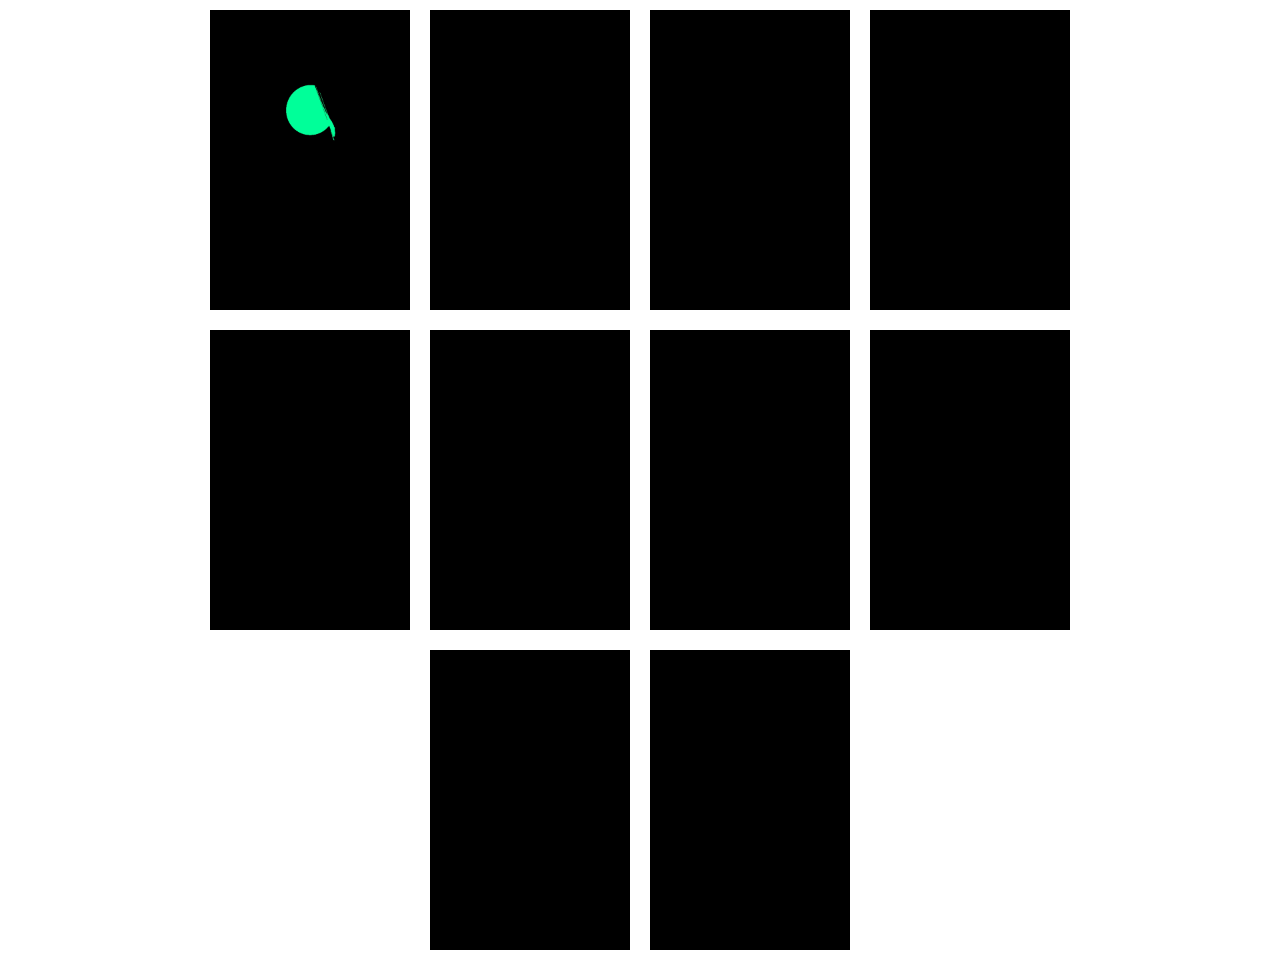
==== src/html/index.html @ 9302ebcb "compass" ====
<!DOCTYPE html>
<html lang="en">
<head>
	<meta charset="UTF-8">
	<title>MoeGirls-Board!</title>
	<link rel="stylesheet" href="../stylesheets/index.css">
</head>
<body>
	<div class="main-content">
		<div class="girl-block">
			<img src="../image/loading.gif" alt="">
			<div class="text"></div>
		</div>
		<div class="girl-block"></div>
		<div class="girl-block"></div>
		<div class="girl-block"></div>
		<div class="girl-block"></div>
		<div class="girl-block"></div>
		<div class="girl-block"></div>
		<div class="girl-block"></div>
		<div class="girl-block"></div>
		<div class="girl-block"></div>
	</div>
</body>
</html>
---- src/stylesheets/index.css ----
html, body, div, span, applet, object, iframe, h1, h2, h3, h4, h5, h6, p, blockquote, pre, a, abbr, acronym, address, big, cite, code, del, dfn, em, img, ins, kbd, q, s, samp, small, strike, strong, sub, sup, tt, var, b, u, i, center, dl, dt, dd, ol, ul, li, fieldset, form, label, legend, table, caption, tbody, tfoot, thead, tr, th, td, article, aside, canvas, details, embed, figure, figcaption, footer, header, hgroup, menu, nav, output, ruby, section, summary, time, mark, audio, video {
  margin: 0;
  padding: 0;
  border: 0;
  font: inherit;
  font-size: 100%;
  vertical-align: baseline; }

html {
  line-height: 1; }

ol, ul {
  list-style: none; }

table {
  border-collapse: collapse;
  border-spacing: 0; }

caption, th, td {
  text-align: left;
  font-weight: normal;
  vertical-align: middle; }

q, blockquote {
  quotes: none; }
q:before, q:after, blockquote:before, blockquote:after {
  content: "";
  content: none; }

a img {
  border: none; }

article, aside, details, figcaption, figure, footer, header, hgroup, main, menu, nav, section, summary {
  display: block; }

* {
  -webkit-box-sizing: border-box;
  -moz-box-sizing: border-box;
  box-sizing: border-box;
  font-family: inherit;
  margin: 0; }

.main-content {
  display: -webkit-flex;
  display: flex;
  -webkit-flex-wrap: wrap;
  flex-wrap: wrap;
  -webkit-flex-direction: row;
  flex-direction: row;
  -webkit-justify-content: center;
  justify-content: center;
  -webkit-align-content: flex-start;
  align-content: flex-start;
  width: 980px;
  height: 980px;
  margin: auto; }
.main-content .girl-block {
  width: 200px;
  height: 300px;
  background-color: black;
  margin: 10px;
  overflow: hidden; }
.main-content .girl-block img {
  max-width: 100%; }
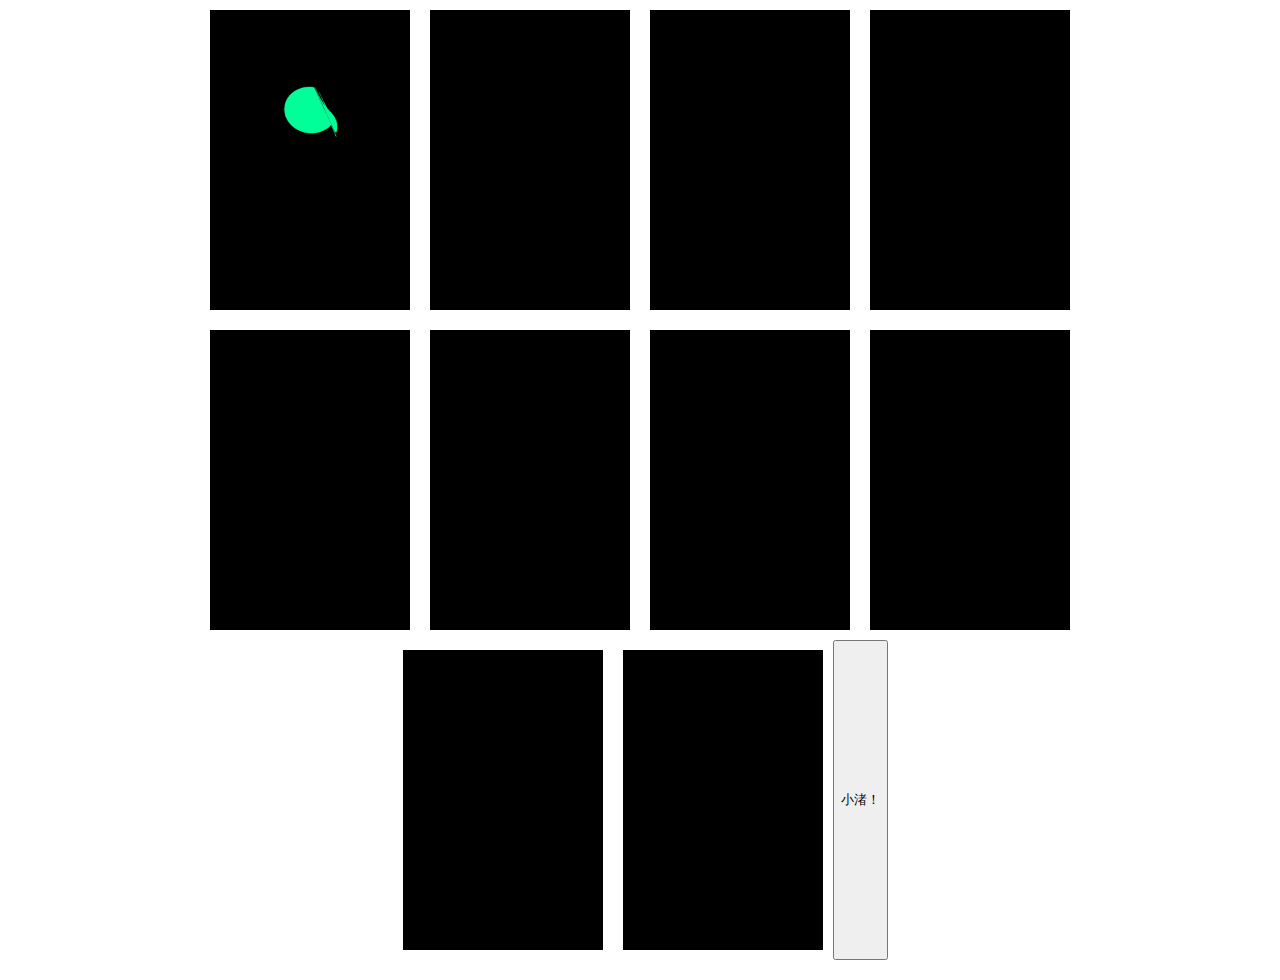
==== commit 55d8bde4: "getimage.js" ====
--- a/src/html/index.html
+++ b/src/html/index.html
@@ -4,11 +4,12 @@
 	<meta charset="UTF-8">
 	<title>MoeGirls-Board!</title>
 	<link rel="stylesheet" href="../stylesheets/index.css">
+	<script src="../js/getimage.js"></script>
 </head>
 <body>
 	<div class="main-content">
 		<div class="girl-block">
-			<img src="../image/loading.gif" alt="">
+			<img id="test" src="../image/loading.gif" alt="">
 			<div class="text"></div>
 		</div>
 		<div class="girl-block"></div>
@@ -20,6 +21,7 @@
 		<div class="girl-block"></div>
 		<div class="girl-block"></div>
 		<div class="girl-block"></div>
+		<button type="button" onclick="sendGet('古河渚')">小渚！</button>
 	</div>
 </body>
 </html>
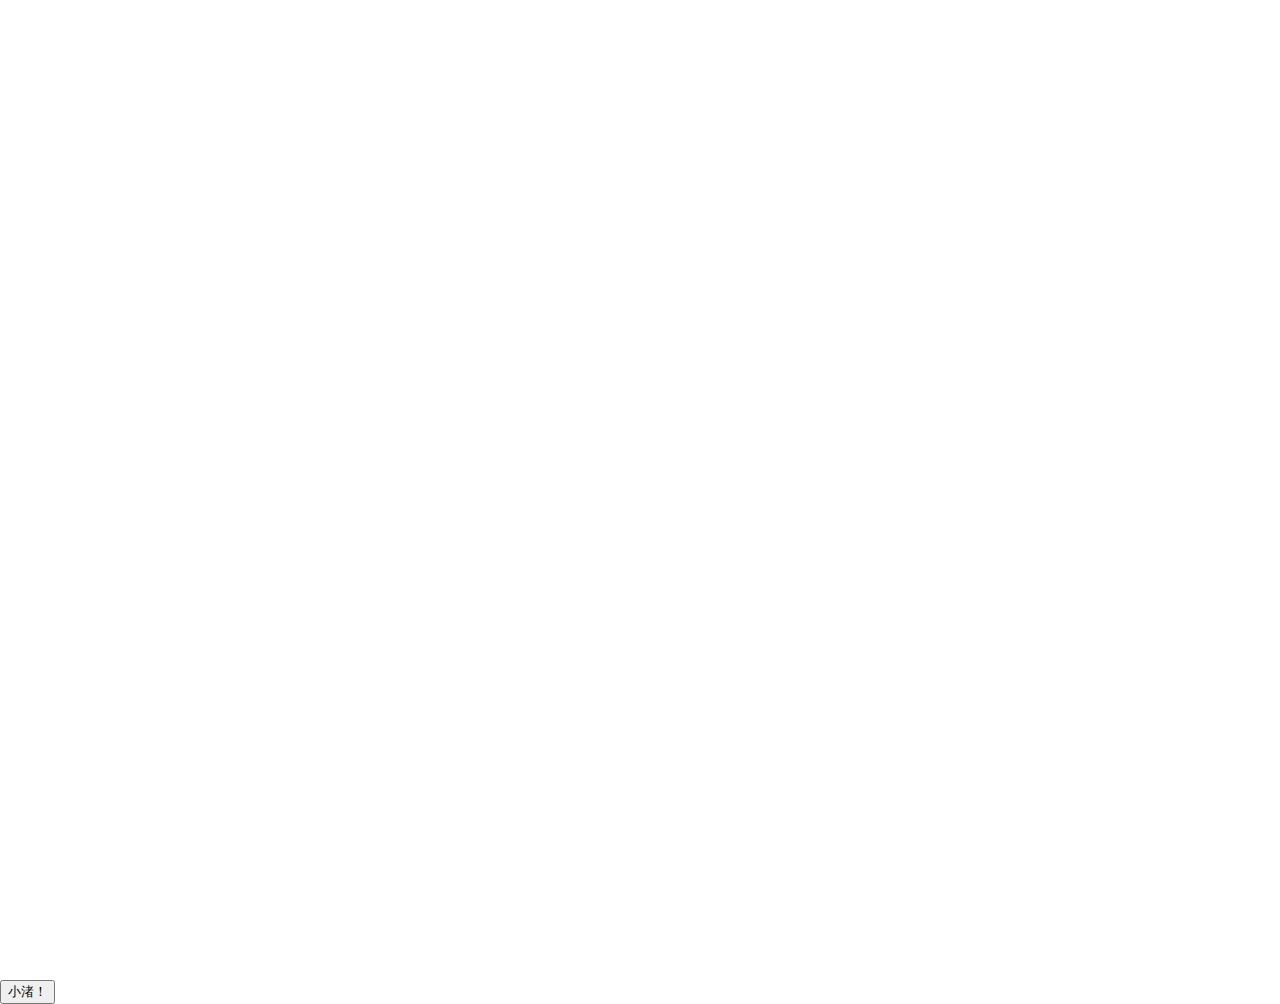
==== commit 6874b3fe: "json" ====
--- a/src/html/index.html
+++ b/src/html/index.html
@@ -4,24 +4,12 @@
 	<meta charset="UTF-8">
 	<title>MoeGirls-Board!</title>
 	<link rel="stylesheet" href="../stylesheets/index.css">
+	<script src="../js/jquery.js"></script>
 	<script src="../js/getimage.js"></script>
 </head>
 <body>
 	<div class="main-content">
-		<div class="girl-block">
-			<img id="test" src="../image/loading.gif" alt="">
-			<div class="text"></div>
-		</div>
-		<div class="girl-block"></div>
-		<div class="girl-block"></div>
-		<div class="girl-block"></div>
-		<div class="girl-block"></div>
-		<div class="girl-block"></div>
-		<div class="girl-block"></div>
-		<div class="girl-block"></div>
-		<div class="girl-block"></div>
-		<div class="girl-block"></div>
-		<button type="button" onclick="sendGet('古河渚')">小渚！</button>
 	</div>
+	<button type="button" onclick="getImage()">小渚！</button>
 </body>
 </html>
--- a/src/stylesheets/index.css
+++ b/src/stylesheets/index.css
@@ -45,20 +45,18 @@
   display: flex;
   -webkit-flex-wrap: wrap;
   flex-wrap: wrap;
-  -webkit-flex-direction: row;
-  flex-direction: row;
+  -webkit-flex-direction: column;
+  flex-direction: column;
   -webkit-justify-content: center;
   justify-content: center;
   -webkit-align-content: flex-start;
   align-content: flex-start;
-  width: 980px;
   height: 980px;
   margin: auto; }
 .main-content .girl-block {
-  width: 200px;
-  height: 300px;
-  background-color: black;
-  margin: 10px;
-  overflow: hidden; }
+  width: 250px;
+  background-color: #DEEDE0;
+  margin-top: 2px;
+  margin-left: 5px; }
 .main-content .girl-block img {
   max-width: 100%; }
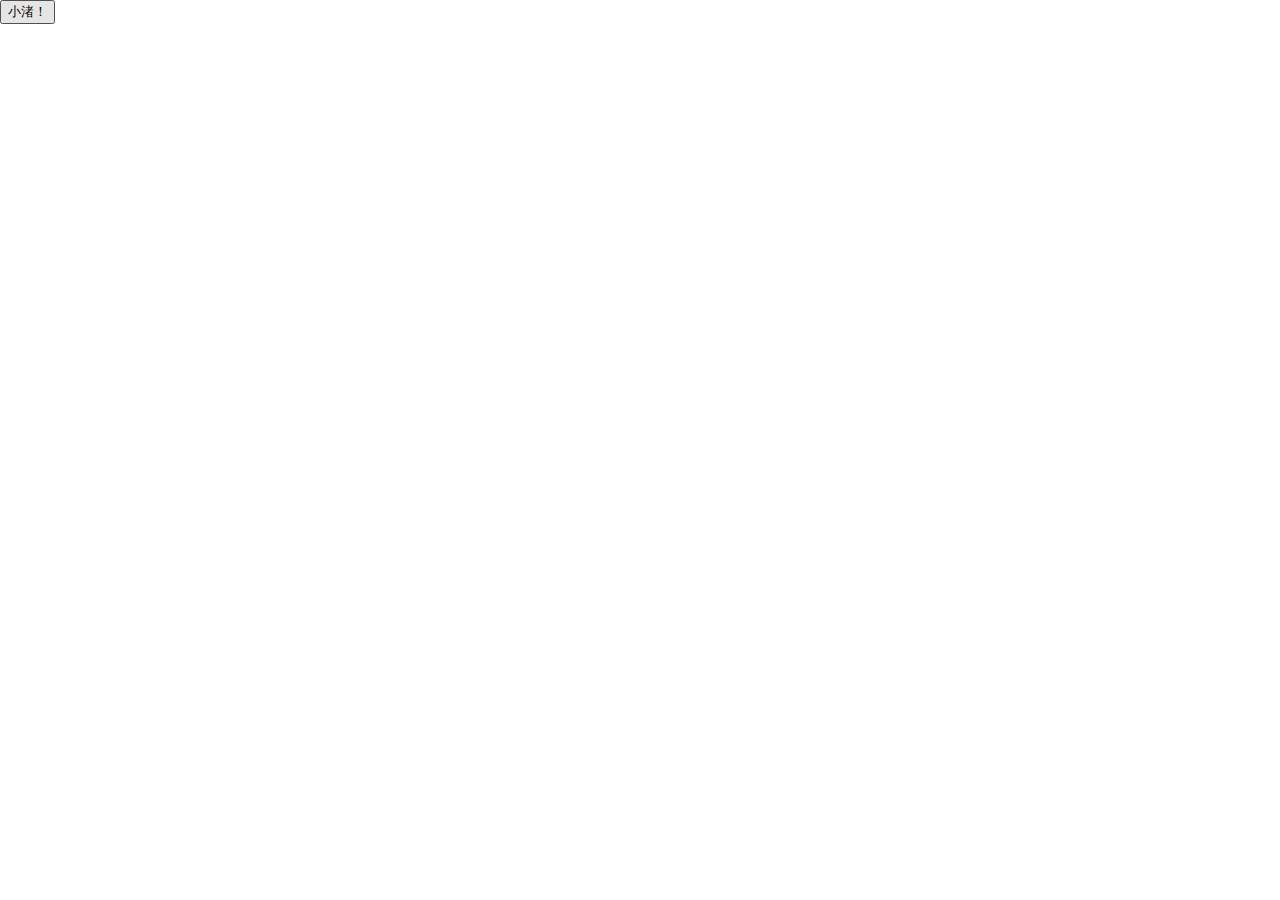
==== commit 23c542c9: "add Blocksit.js" ====
--- a/src/html/index.html
+++ b/src/html/index.html
@@ -5,6 +5,7 @@
 	<title>MoeGirls-Board!</title>
 	<link rel="stylesheet" href="../stylesheets/index.css">
 	<script src="../js/jquery.js"></script>
+	<script src="../js/blocksit.min.js"></script>
 	<script src="../js/getimage.js"></script>
 </head>
 <body>
--- a/src/stylesheets/index.css
+++ b/src/stylesheets/index.css
@@ -41,22 +41,11 @@
   margin: 0; }
 
 .main-content {
-  display: -webkit-flex;
-  display: flex;
-  -webkit-flex-wrap: wrap;
-  flex-wrap: wrap;
-  -webkit-flex-direction: column;
-  flex-direction: column;
-  -webkit-justify-content: center;
-  justify-content: center;
-  -webkit-align-content: flex-start;
-  align-content: flex-start;
-  height: 980px;
-  margin: auto; }
+  width: 980px; }
 .main-content .girl-block {
   width: 250px;
   background-color: #DEEDE0;
   margin-top: 2px;
   margin-left: 5px; }
 .main-content .girl-block img {
-  max-width: 100%; }
+  width: 100%; }
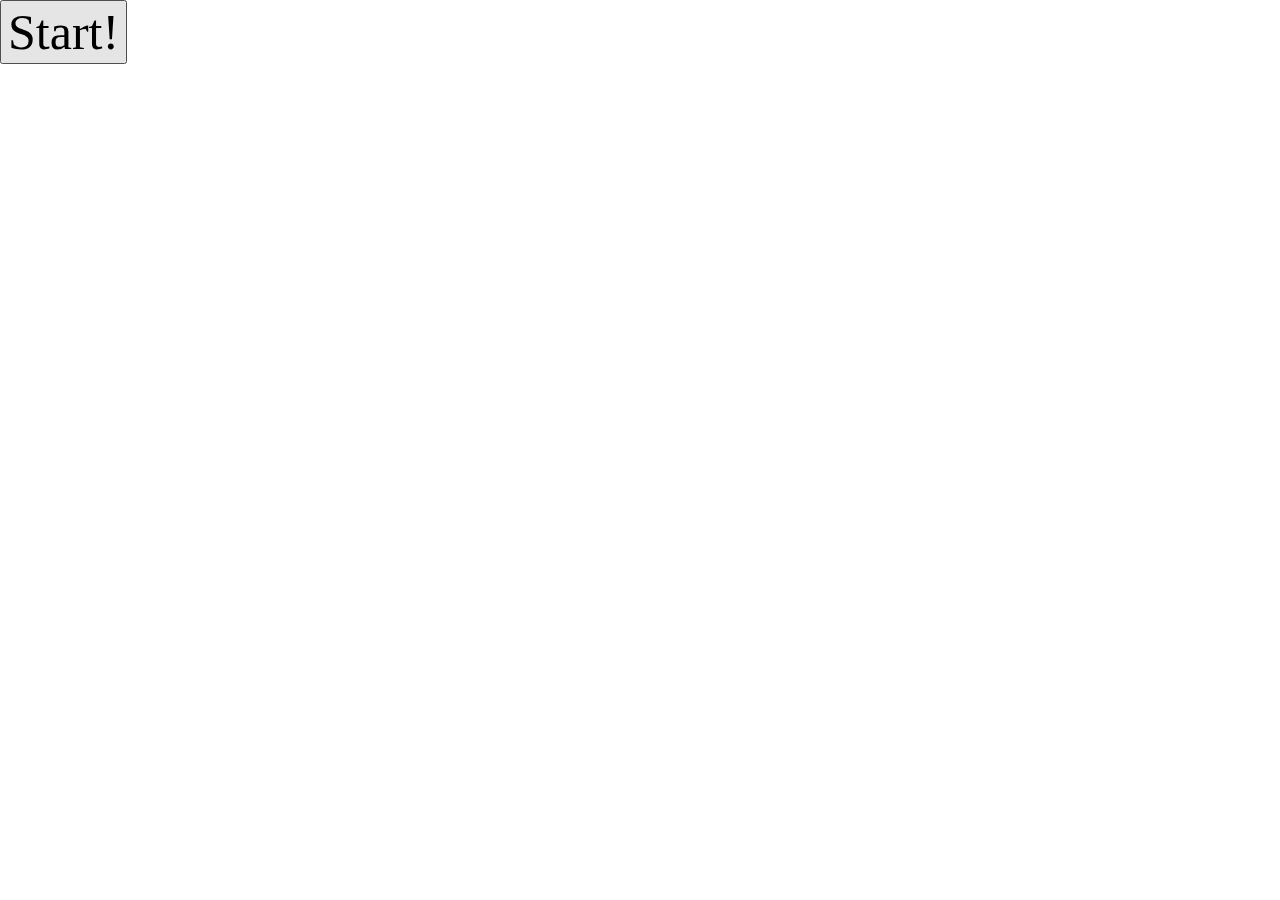
==== commit 8717fdc5: "基本实现" ====
--- a/src/html/index.html
+++ b/src/html/index.html
@@ -5,12 +5,13 @@
 	<title>MoeGirls-Board!</title>
 	<link rel="stylesheet" href="../stylesheets/index.css">
 	<script src="../js/jquery.js"></script>
+	<script src="../js/jquery.cookie.js"></script>
 	<script src="../js/blocksit.min.js"></script>
 	<script src="../js/getimage.js"></script>
 </head>
 <body>
 	<div class="main-content">
 	</div>
-	<button type="button" onclick="getImage()">小渚！</button>
+	<button type='button' onclick="getImage()" style="font-size: 50px;">Start!</button>
 </body>
 </html>
--- a/src/stylesheets/index.css
+++ b/src/stylesheets/index.css
@@ -41,11 +41,33 @@
   margin: 0; }
 
 .main-content {
-  width: 980px; }
+  width: 1080px;
+  background-image: url("../image/background.png");
+  background-size: 100% 100%; }
 .main-content .girl-block {
-  width: 250px;
   background-color: #DEEDE0;
   margin-top: 2px;
-  margin-left: 5px; }
+  margin-left: 5px;
+  overflow: hidden;
+  -moz-box-shadow: rgba(0, 0, 0, 0.4) 0 0 5px;
+  -webkit-box-shadow: rgba(0, 0, 0, 0.4) 0 0 5px;
+  box-shadow: rgba(0, 0, 0, 0.4) 0 0 5px; }
+.main-content .girl-block:hover {
+  -moz-box-shadow: rgba(0, 0, 0, 0.6) 0 0 8px;
+  -webkit-box-shadow: rgba(0, 0, 0, 0.6) 0 0 8px;
+  box-shadow: rgba(0, 0, 0, 0.6) 0 0 8px; }
+.main-content .girl-block:hover img {
+  width: 105%; }
 .main-content .girl-block img {
-  width: 100%; }
+  width: 100%;
+  transition: width 0.5s ease 0s; }
+.main-content .girl-block .text {
+  position: absolute;
+  bottom: 0;
+  padding: 2px 2px 0 2px;
+  transition: bottom 0.5s ease 0s;
+  background-color: rgba(0, 0, 0, 0.4);
+  color: white; }
+.main-content .girl-block .text .name {
+  font-size: 20px;
+  margin-bottom: 5px; }
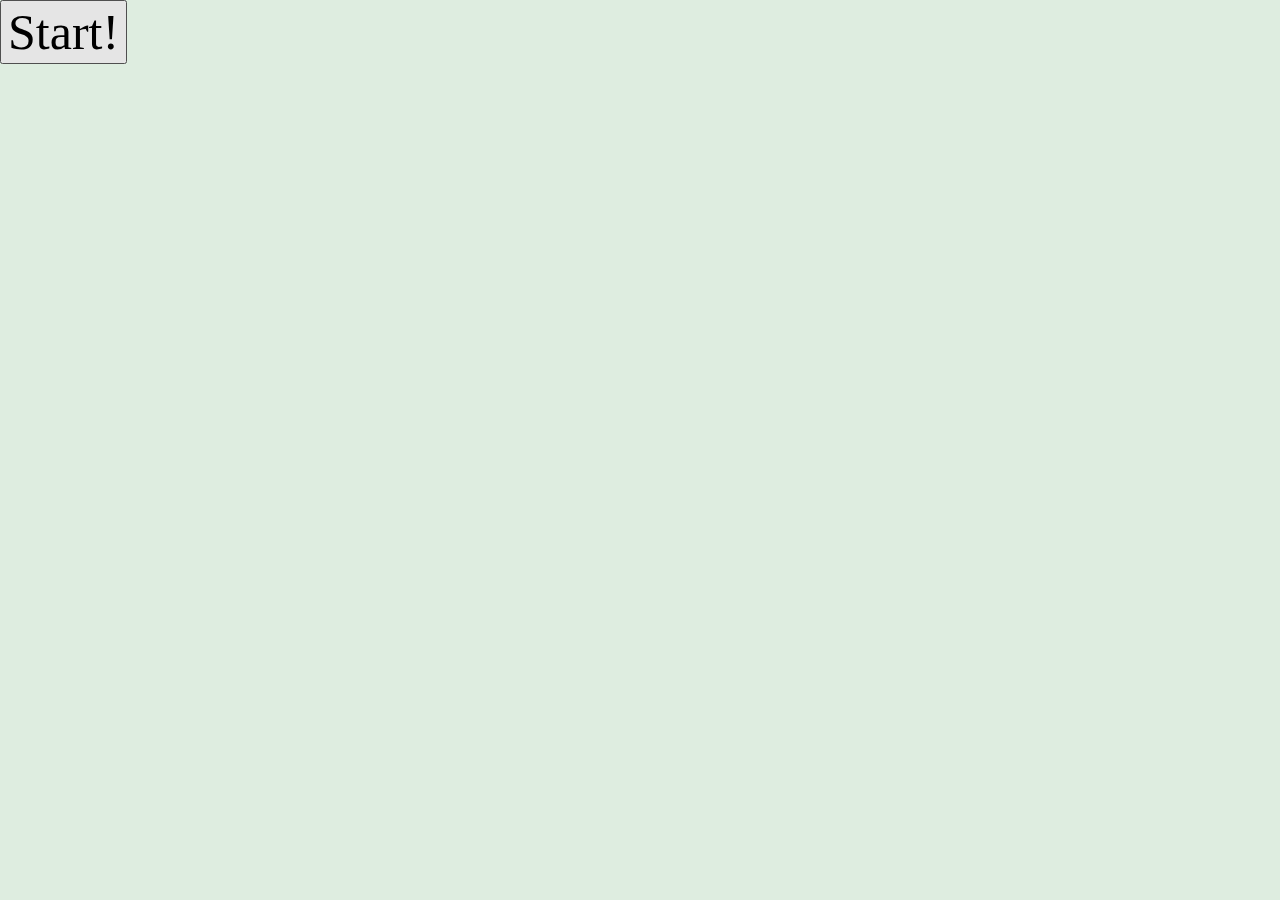
==== commit 4acaaa70: "保存成file效果正常" ====
--- a/src/html/index.html
+++ b/src/html/index.html
@@ -8,6 +8,7 @@
 	<script src="../js/jquery.cookie.js"></script>
 	<script src="../js/blocksit.min.js"></script>
 	<script src="../js/getimage.js"></script>
+	<script src="../js/effect.js"></script>
 </head>
 <body>
 	<div class="main-content">
--- a/src/stylesheets/index.css
+++ b/src/stylesheets/index.css
@@ -42,8 +42,9 @@
 
 .main-content {
   width: 1080px;
-  background-image: url("../image/background.png");
-  background-size: 100% 100%; }
+  background-size: 100% 100%;
+  position: relative;
+  margin: auto; }
 .main-content .girl-block {
   background-color: #DEEDE0;
   margin-top: 2px;
@@ -71,3 +72,6 @@
 .main-content .girl-block .text .name {
   font-size: 20px;
   margin-bottom: 5px; }
+
+body {
+  background-color: #DEEDE0; }
